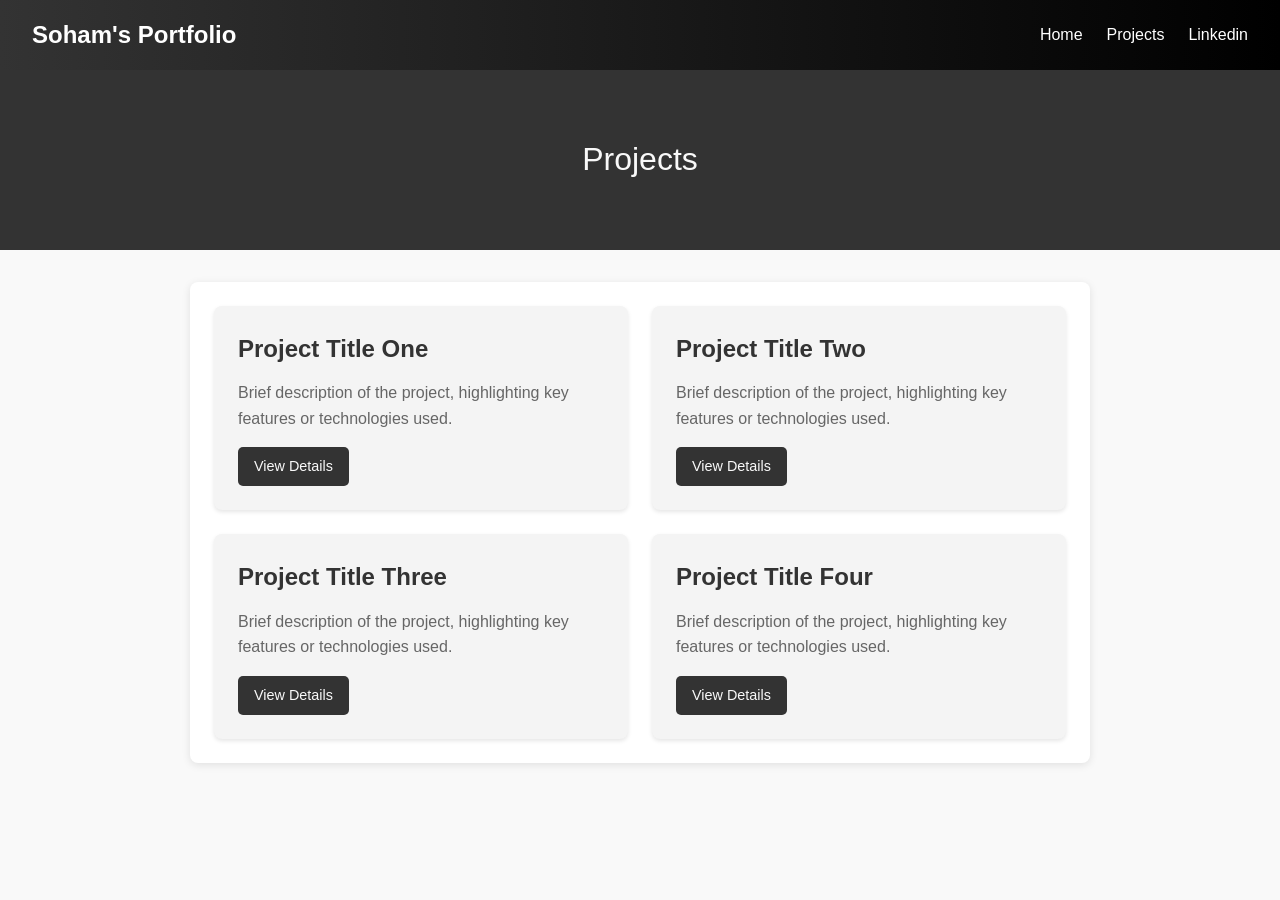
==== projects.html @ a50d5f7c "Finished Navigation Bar and Built Structure for About Me page and Projects page" ====
<!DOCTYPE html>
<html lang="en">
<head>
    <meta charset="UTF-8">
    <meta name="viewport" content="width=device-width, initial-scale=1.0">
    <!-- Link to CSS Stylesheet -->
    <link rel="stylesheet" type="text/css" href="style.css">

    <!-- Title -->
    <title>My Projects</title>
</head>
<body>
    <!-- Navigation Bar -->
    <nav>
        <div class="logo">Soham's Portfolio</div>
        <div class="menu">
            <a href="index.html">Home</a>
            <a href="projects.html">Projects</a>
            <a href="https://www.linkedin.com/in/sohamkundu28" target="_blank">Linkedin</a>
        </div>
    </nav>

    <header>
        <h1>Projects</h1>
    </header>

    <!-- Projects -->
    <div class="container">
        <div class="projects-grid">
            <div class="project-card">
                <h3>Project Title One</h3>
                <p>Brief description of the project, highlighting key features or technologies used.</p>
                <a href="#">View Details</a>
            </div>
            <div class="project-card">
                <h3>Project Title Two</h3>
                <p>Brief description of the project, highlighting key features or technologies used.</p>
                <a href="#">View Details</a>
            </div>
            <div class="project-card">
                <h3>Project Title Three</h3>
                <p>Brief description of the project, highlighting key features or technologies used.</p>
                <a href="#">View Details</a>
            </div>
            <div class="project-card">
                <h3>Project Title Four</h3>
                <p>Brief description of the project, highlighting key features or technologies used.</p>
                <a href="#">View Details</a>
            </div>
        </div>
    </div>

</body>
</html>
---- style.css ----
* {
    margin: 0;
    padding: 0;
    box-sizing: border-box;
}

body {
    font-family: 'Roboto', sans-serif;
    line-height: 1.6;
    background: #f9f9f9;
    color: #333;
}

nav {
    display: flex;
    justify-content: space-between;
    align-items: center;
    padding: 1rem 2rem;
    background: linear-gradient(90deg, #333, #000000);
    color: #fff;
}

.logo {
    font-size: 1.5rem;
    font-weight: bold;
}

.menu {
    display: flex;
    gap: 1.5rem;
}

.menu a {
    text-decoration: none;
    color: #fff;
    font-size: 1rem;
    transition: color 0.3s;
}

.menu a:hover {
    color: #ffa726;
}

@media (max-width: 768px) {
    .menu {
        display: none;
    }

    .menu-icon {
        display: block;
        font-size: 1.5rem;
        cursor: pointer;
    }
}

.menu-icon {
    display: none;
}

/* About Me Page */
header {
    display: flex;
    justify-content: center;
    align-items: center;
    padding: 4rem 1rem;
    background: #333;
    color: #f9f9f9;
}

header h1 {
    font-size: 2rem;
    font-weight: 500;
}

.container {
    max-width: 900px;
    margin: 2rem auto;
    padding: 1.5rem;
    background: #fff;
    border-radius: 8px;
    box-shadow: 0 2px 8px rgba(0, 0, 0, 0.1);
}

.about-section {
    margin-bottom: 2rem;
}

.about-section h2 {
    font-size: 1.5rem;
    margin-bottom: 0.75rem;
    color: #444;
    border-bottom: 2px solid #ddd;
    padding-bottom: 0.5rem;
}

.about-section p {
    font-size: 1rem;
    margin-bottom: 1rem;
    line-height: 1.8;
}

.projects {
    display: flex;
    flex-wrap: wrap;
    gap: 1rem;
}

.project-card-about-page {
    flex: 1 1 calc(45% - 1rem);
    background: #f4f4f4;
    padding: 1rem;
    border-radius: 8px;
    box-shadow: 0 2px 4px rgba(0, 0, 0, 0.1);
    transition: transform 0.2s, box-shadow 0.2s;
}

.project-card-about-page:hover {
    transform: translateY(-5px);
    box-shadow: 0 4px 8px rgba(0, 0, 0, 0.15);
}

.project-card-about-page h3 {
    font-size: 1.2rem;
    margin-bottom: 0.5rem;
    color: #333;
}

.project-card-about-page p {
    font-size: 0.9rem;
    color: #666;
}

/* Projects Page */
.projects-grid {
    display: grid;
    grid-template-columns: repeat(auto-fit, minmax(300px, 1fr));
    gap: 1.5rem;
}

.project-card {
    background: #f4f4f4;
    padding: 1.5rem;
    border-radius: 8px;
    box-shadow: 0 2px 4px rgba(0, 0, 0, 0.1);
    transition: transform 0.2s, box-shadow 0.2s;
}

.project-card:hover {
    transform: translateY(-5px);
    box-shadow: 0 4px 8px rgba(0, 0, 0, 0.15);
}

.project-card h3 {
    font-size: 1.5rem;
    margin-bottom: 0.75rem;
    color: #333;
}

.project-card p {
    font-size: 1rem;
    color: #666;
    margin-bottom: 1rem;
}

.project-card a {
    display: inline-block;
    padding: 0.5rem 1rem;
    background: #333;
    color: #f9f9f9;
    text-decoration: none;
    border-radius: 5px;
    font-size: 0.9rem;
    transition: background 0.3s;
}

.project-card a:hover {
    background: #1e90ff;
}

/* Footer */
footer {
    text-align: center;
    margin-top: 2rem;
    padding: 1rem;
    background: #333;
    color: #f9f9f9;
    font-size: 0.9rem;
}

footer a {
    text-decoration: none;
    color: #1e90ff;
    transition: color 0.3s;
}

footer a:hover {
    color: #007acc;
}

@media (max-width: 768px) {
    .project-card {
        flex: 1 1 100%;
    }
}
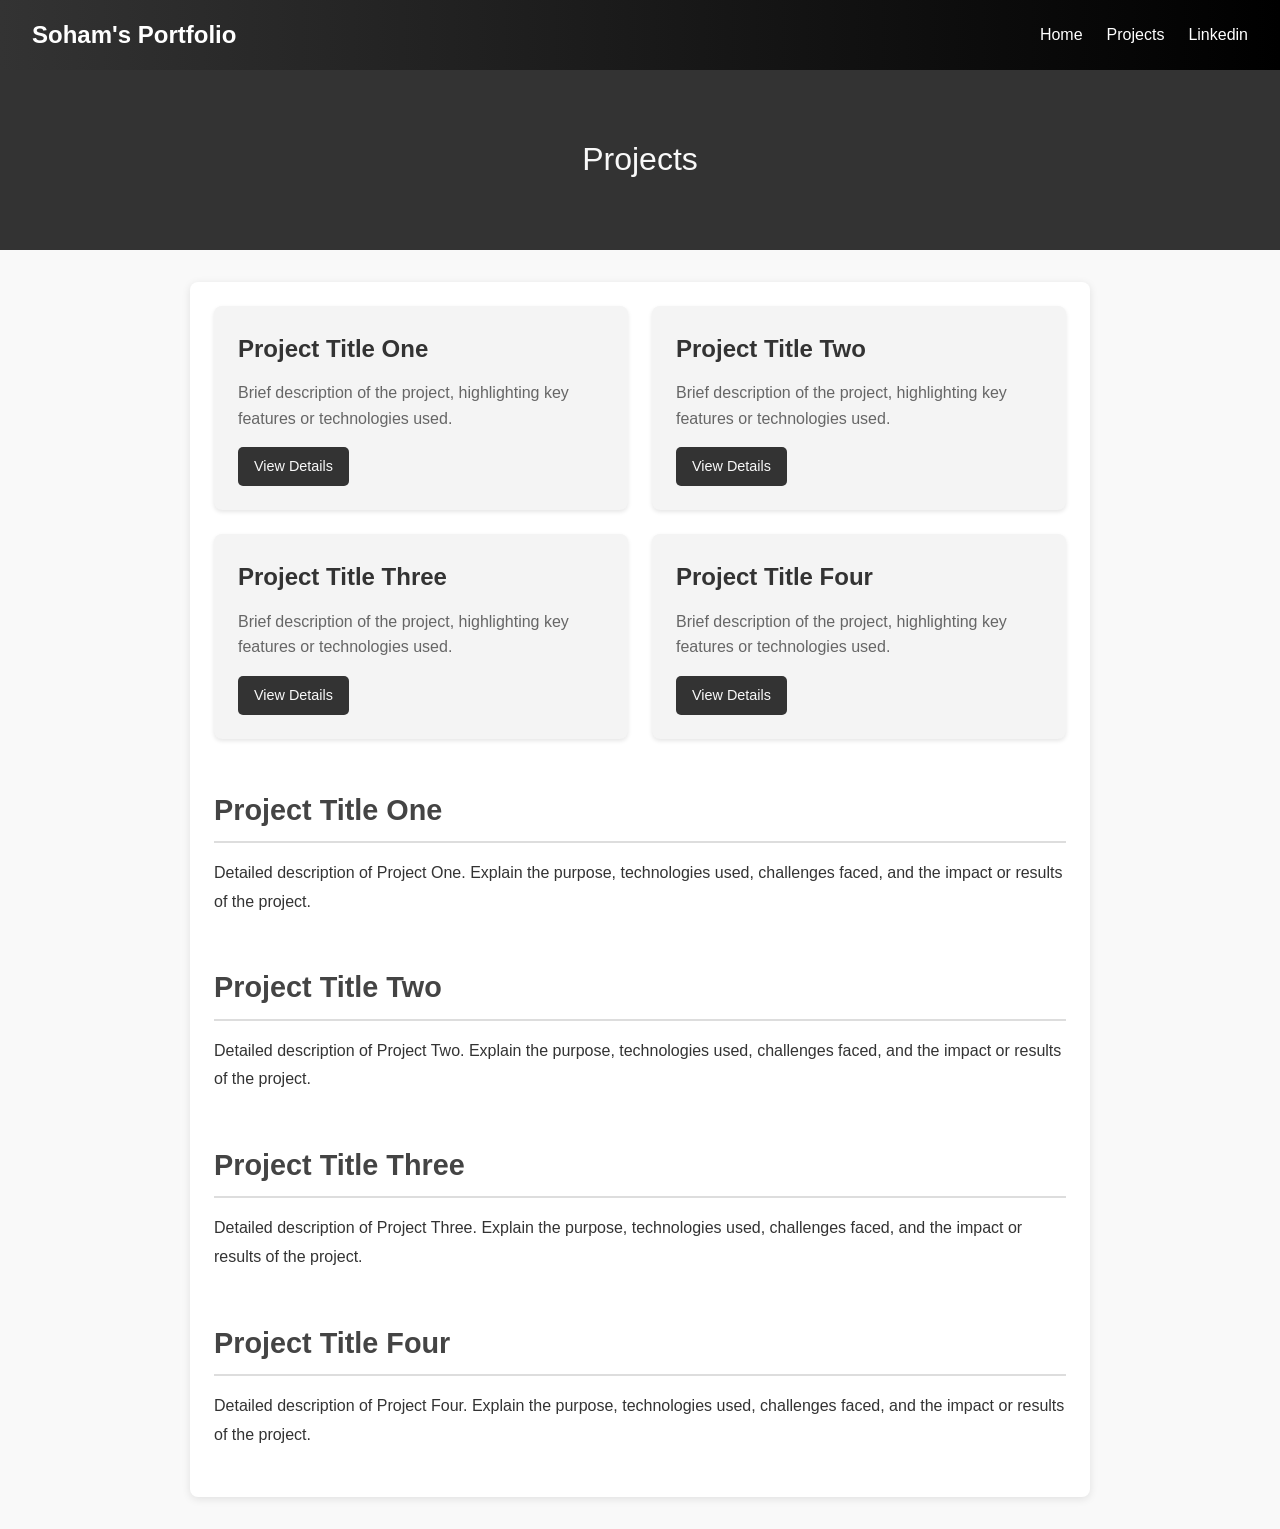
==== commit 9e4e4cfa: "Changes to formatting of both pages, added javascript file and pictures of CAD projects" ====
--- a/projects.html
+++ b/projects.html
@@ -30,23 +30,42 @@
             <div class="project-card">
                 <h3>Project Title One</h3>
                 <p>Brief description of the project, highlighting key features or technologies used.</p>
-                <a href="#">View Details</a>
+                <a href="#project-one">View Details</a>
             </div>
             <div class="project-card">
                 <h3>Project Title Two</h3>
                 <p>Brief description of the project, highlighting key features or technologies used.</p>
-                <a href="#">View Details</a>
+                <a href="#project-two">View Details</a>
             </div>
             <div class="project-card">
                 <h3>Project Title Three</h3>
                 <p>Brief description of the project, highlighting key features or technologies used.</p>
-                <a href="#">View Details</a>
+                <a href="#project-three">View Details</a>
             </div>
             <div class="project-card">
                 <h3>Project Title Four</h3>
                 <p>Brief description of the project, highlighting key features or technologies used.</p>
-                <a href="#">View Details</a>
+                <a href="#project-four">View Details</a>
             </div>
+        </div>
+        <div class="project-details" id="project-one">
+            <h2>Project Title One</h2>
+            <p>Detailed description of Project One. Explain the purpose, technologies used, challenges faced, and the impact or results of the project.</p>
+        </div>
+
+        <div class="project-details" id="project-two">
+            <h2>Project Title Two</h2>
+            <p>Detailed description of Project Two. Explain the purpose, technologies used, challenges faced, and the impact or results of the project.</p>
+        </div>
+
+        <div class="project-details" id="project-three">
+            <h2>Project Title Three</h2>
+            <p>Detailed description of Project Three. Explain the purpose, technologies used, challenges faced, and the impact or results of the project.</p>
+        </div>
+
+        <div class="project-details" id="project-four">
+            <h2>Project Title Four</h2>
+            <p>Detailed description of Project Four. Explain the purpose, technologies used, challenges faced, and the impact or results of the project.</p>
         </div>
     </div>
 
--- a/style.css
+++ b/style.css
@@ -2,6 +2,13 @@
     margin: 0;
     padding: 0;
     box-sizing: border-box;
+}
+
+.center{
+    display: block;
+    margin-left: auto;
+    margin-right: auto;
+    width: 50%;
 }
 
 body {
@@ -57,7 +64,6 @@
     display: none;
 }
 
-/* About Me Page */
 header {
     display: flex;
     justify-content: center;
@@ -72,6 +78,7 @@
     font-weight: 500;
 }
 
+/* About Me Page */
 .container {
     max-width: 900px;
     margin: 2rem auto;
@@ -106,7 +113,7 @@
 }
 
 .project-card-about-page {
-    flex: 1 1 calc(45% - 1rem);
+    flex: 1 1 calc(30% - 1rem); /* Adjusted for 3 columns */
     background: #f4f4f4;
     padding: 1rem;
     border-radius: 8px;
@@ -123,6 +130,7 @@
     font-size: 1.2rem;
     margin-bottom: 0.5rem;
     color: #333;
+    text-align: center;
 }
 
 .project-card-about-page p {
@@ -177,6 +185,25 @@
     background: #1e90ff;
 }
 
+/* Project Details Section */
+.project-details {
+    margin-top: 3rem;
+}
+
+.project-details h2 {
+    font-size: 1.8rem;
+    margin-bottom: 1rem;
+    color: #444;
+    border-bottom: 2px solid #ddd;
+    padding-bottom: 0.5rem;
+}
+
+.project-details p {
+    font-size: 1rem;
+    margin-bottom: 1.5rem;
+    line-height: 1.8;
+}
+
 /* Footer */
 footer {
     text-align: center;
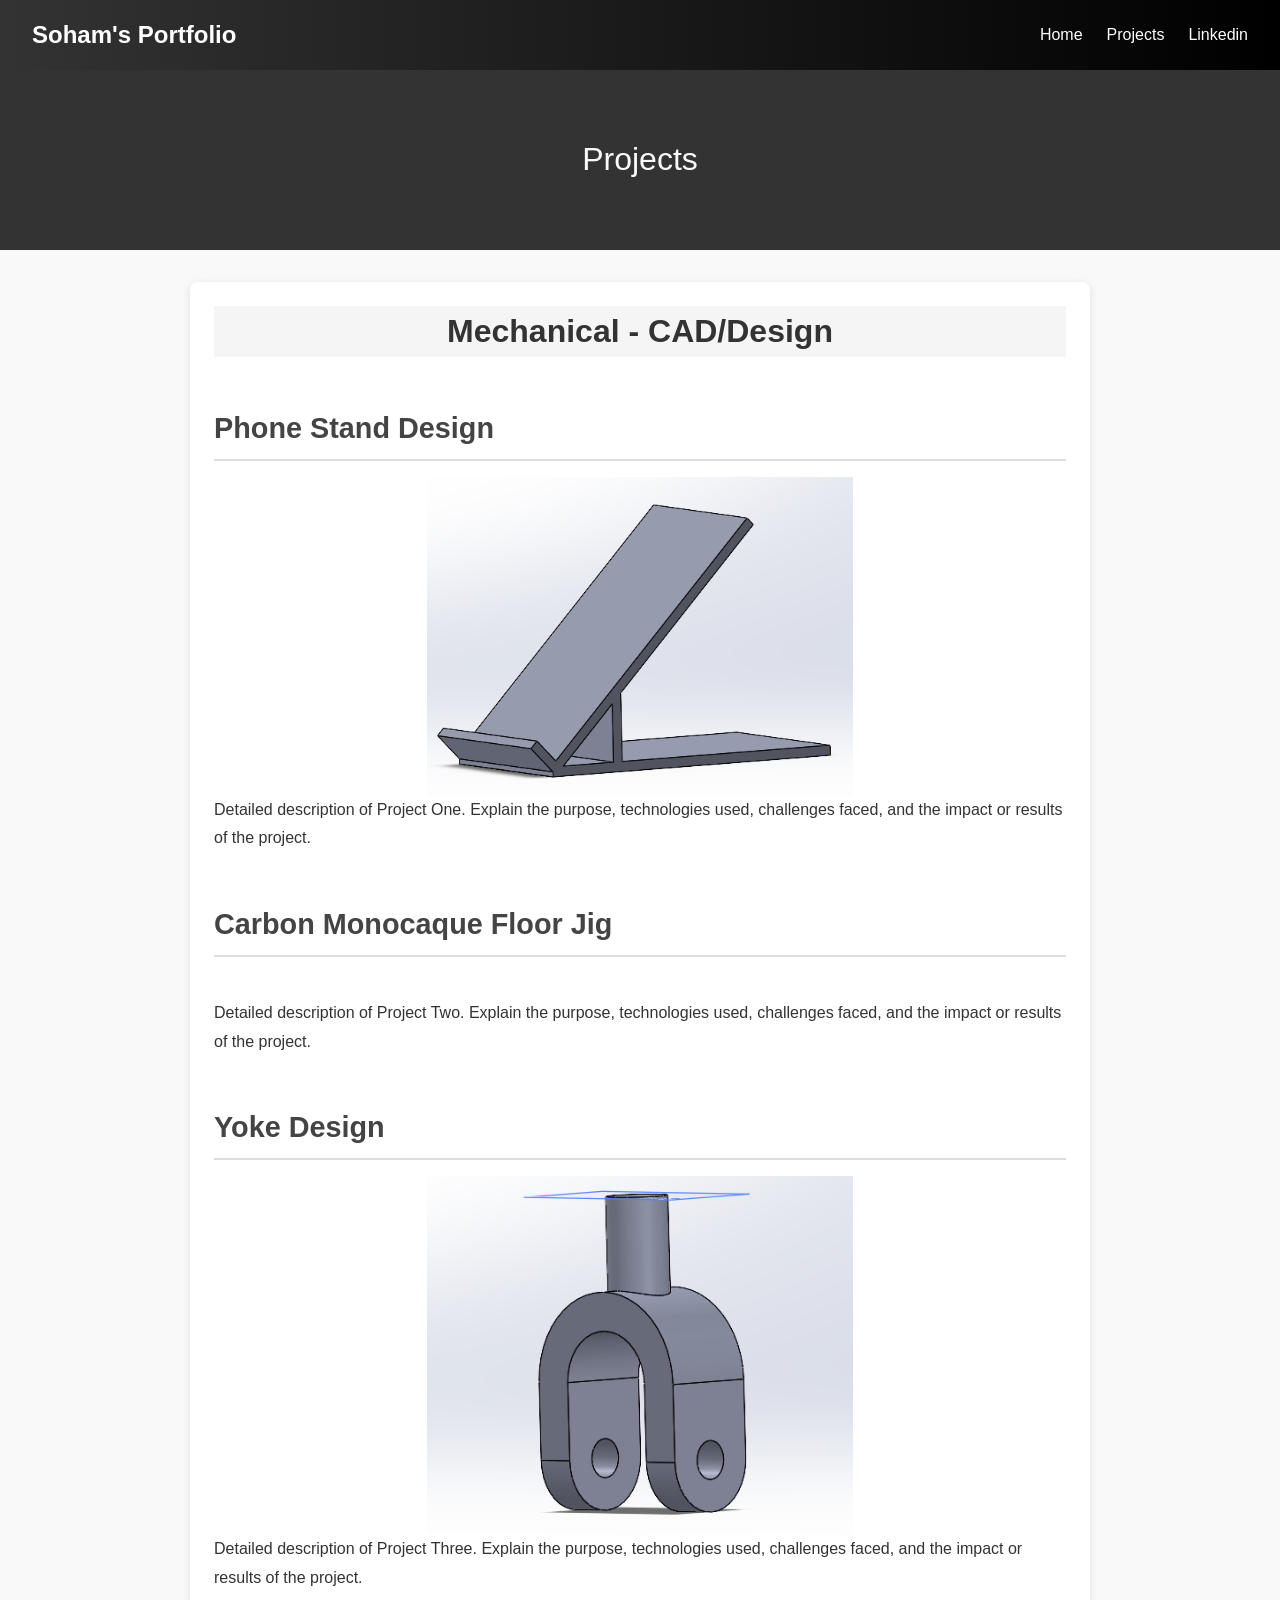
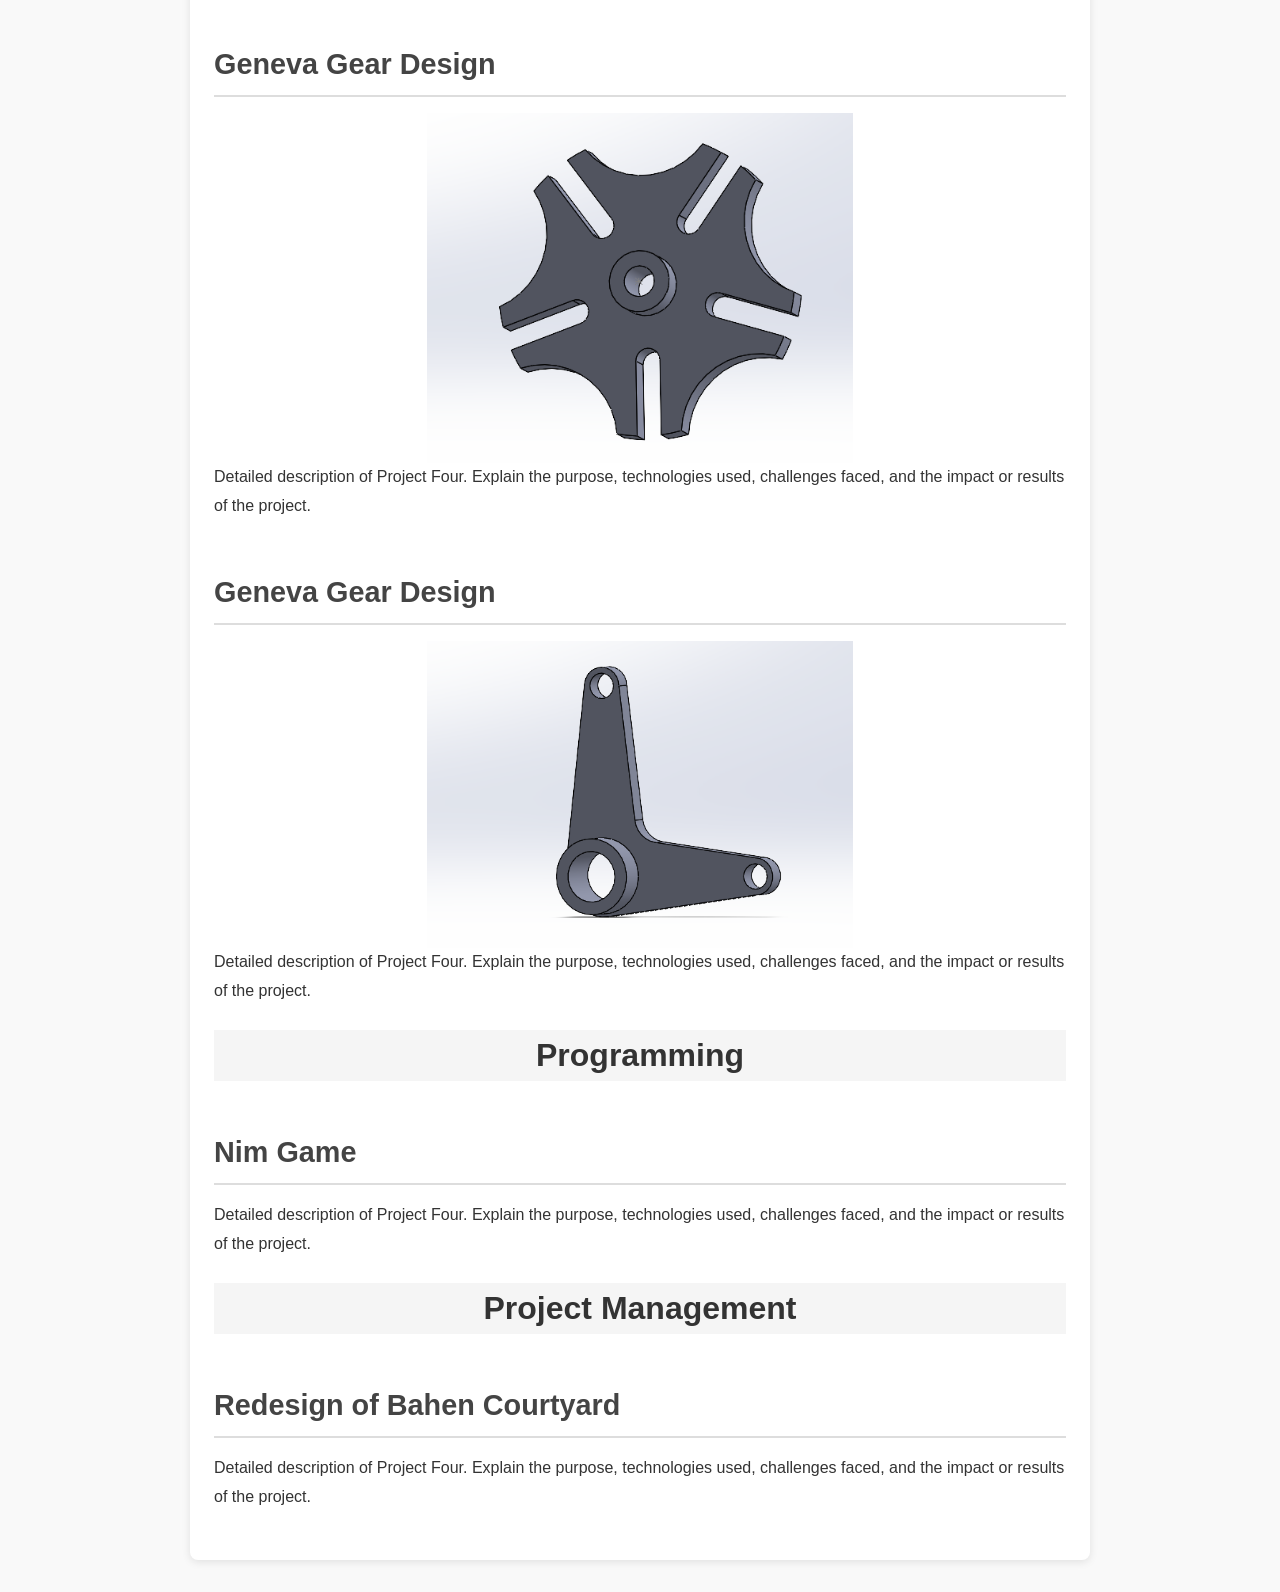
==== commit 8fe1e0c3: "Changed formatting of Projects.html page. Added 3 sections for each type of projects and linked home" ====
--- a/projects.html
+++ b/projects.html
@@ -26,45 +26,50 @@
 
     <!-- Projects -->
     <div class="container">
-        <div class="projects-grid">
-            <div class="project-card">
-                <h3>Project Title One</h3>
-                <p>Brief description of the project, highlighting key features or technologies used.</p>
-                <a href="#project-one">View Details</a>
-            </div>
-            <div class="project-card">
-                <h3>Project Title Two</h3>
-                <p>Brief description of the project, highlighting key features or technologies used.</p>
-                <a href="#project-two">View Details</a>
-            </div>
-            <div class="project-card">
-                <h3>Project Title Three</h3>
-                <p>Brief description of the project, highlighting key features or technologies used.</p>
-                <a href="#project-three">View Details</a>
-            </div>
-            <div class="project-card">
-                <h3>Project Title Four</h3>
-                <p>Brief description of the project, highlighting key features or technologies used.</p>
-                <a href="#project-four">View Details</a>
-            </div>
-        </div>
-        <div class="project-details" id="project-one">
-            <h2>Project Title One</h2>
+        <!-- Mechanical & CAD -->
+        <h1 class="project-category" id="mech-projects">Mechanical - CAD/Design</h1>
+        <div class="project-details" id="project-PhoneStand">
+            <h2>Phone Stand Design</h2>
+            <img src="Images/PhoneStand_IMG.png" alt="PhoneStand_IMG" class="center">
             <p>Detailed description of Project One. Explain the purpose, technologies used, challenges faced, and the impact or results of the project.</p>
         </div>
 
-        <div class="project-details" id="project-two">
-            <h2>Project Title Two</h2>
+        <div class="project-details" id="project-Jig">
+            <h2>Carbon Monocaque Floor Jig</h2>
+            <img src="Images/" alt="">
             <p>Detailed description of Project Two. Explain the purpose, technologies used, challenges faced, and the impact or results of the project.</p>
         </div>
 
-        <div class="project-details" id="project-three">
-            <h2>Project Title Three</h2>
+        <div class="project-details" id="project-Yoke">
+            <h2>Yoke Design</h2>
+            <img src="Images/Yoke_IMG.png" alt="Yoke_IMG" class="center">
             <p>Detailed description of Project Three. Explain the purpose, technologies used, challenges faced, and the impact or results of the project.</p>
         </div>
 
-        <div class="project-details" id="project-four">
-            <h2>Project Title Four</h2>
+        <div class="project-details" id="project-genevaGear">
+            <h2>Geneva Gear Design</h2>
+            <img src="Images/GenevaGear_IMG.png" alt="GenevaGear_IMG" class="center">
+            <p>Detailed description of Project Four. Explain the purpose, technologies used, challenges faced, and the impact or results of the project.</p>
+        </div>
+        <div class="project-details" id="project-Crank">
+            <h2>Geneva Gear Design</h2>
+            <img src="Images/Crank_IMG.png" alt="Crank_IMG" class="center">
+            <p>Detailed description of Project Four. Explain the purpose, technologies used, challenges faced, and the impact or results of the project.</p>
+        </div>
+
+        <!-- Programming -->
+        <h1 class="project-category" id="programming-projects">Programming</h1>
+        <div class="project-details" id="project-NimGame">
+            <h2>Nim Game</h2>
+            <img src="Images/" alt="" class="center">
+            <p>Detailed description of Project Four. Explain the purpose, technologies used, challenges faced, and the impact or results of the project.</p>
+        </div>
+
+        <!-- Project Management -->
+        <h1 class="project-category" id="management-projects">Project Management</h1>
+        <div class="project-details" id="project-bahenCourtyard">
+            <h2>Redesign of Bahen Courtyard</h2>
+            <img src="Images/" alt="" class="center">
             <p>Detailed description of Project Four. Explain the purpose, technologies used, challenges faced, and the impact or results of the project.</p>
         </div>
     </div>
--- a/style.css
+++ b/style.css
@@ -139,7 +139,12 @@
 }
 
 /* Projects Page */
-.projects-grid {
+.project-category{
+    text-align: center;
+    background-color: whitesmoke;
+}
+
+/* .projects-grid {
     display: grid;
     grid-template-columns: repeat(auto-fit, minmax(300px, 1fr));
     gap: 1.5rem;
@@ -183,7 +188,7 @@
 
 .project-card a:hover {
     background: #1e90ff;
-}
+} */
 
 /* Project Details Section */
 .project-details {
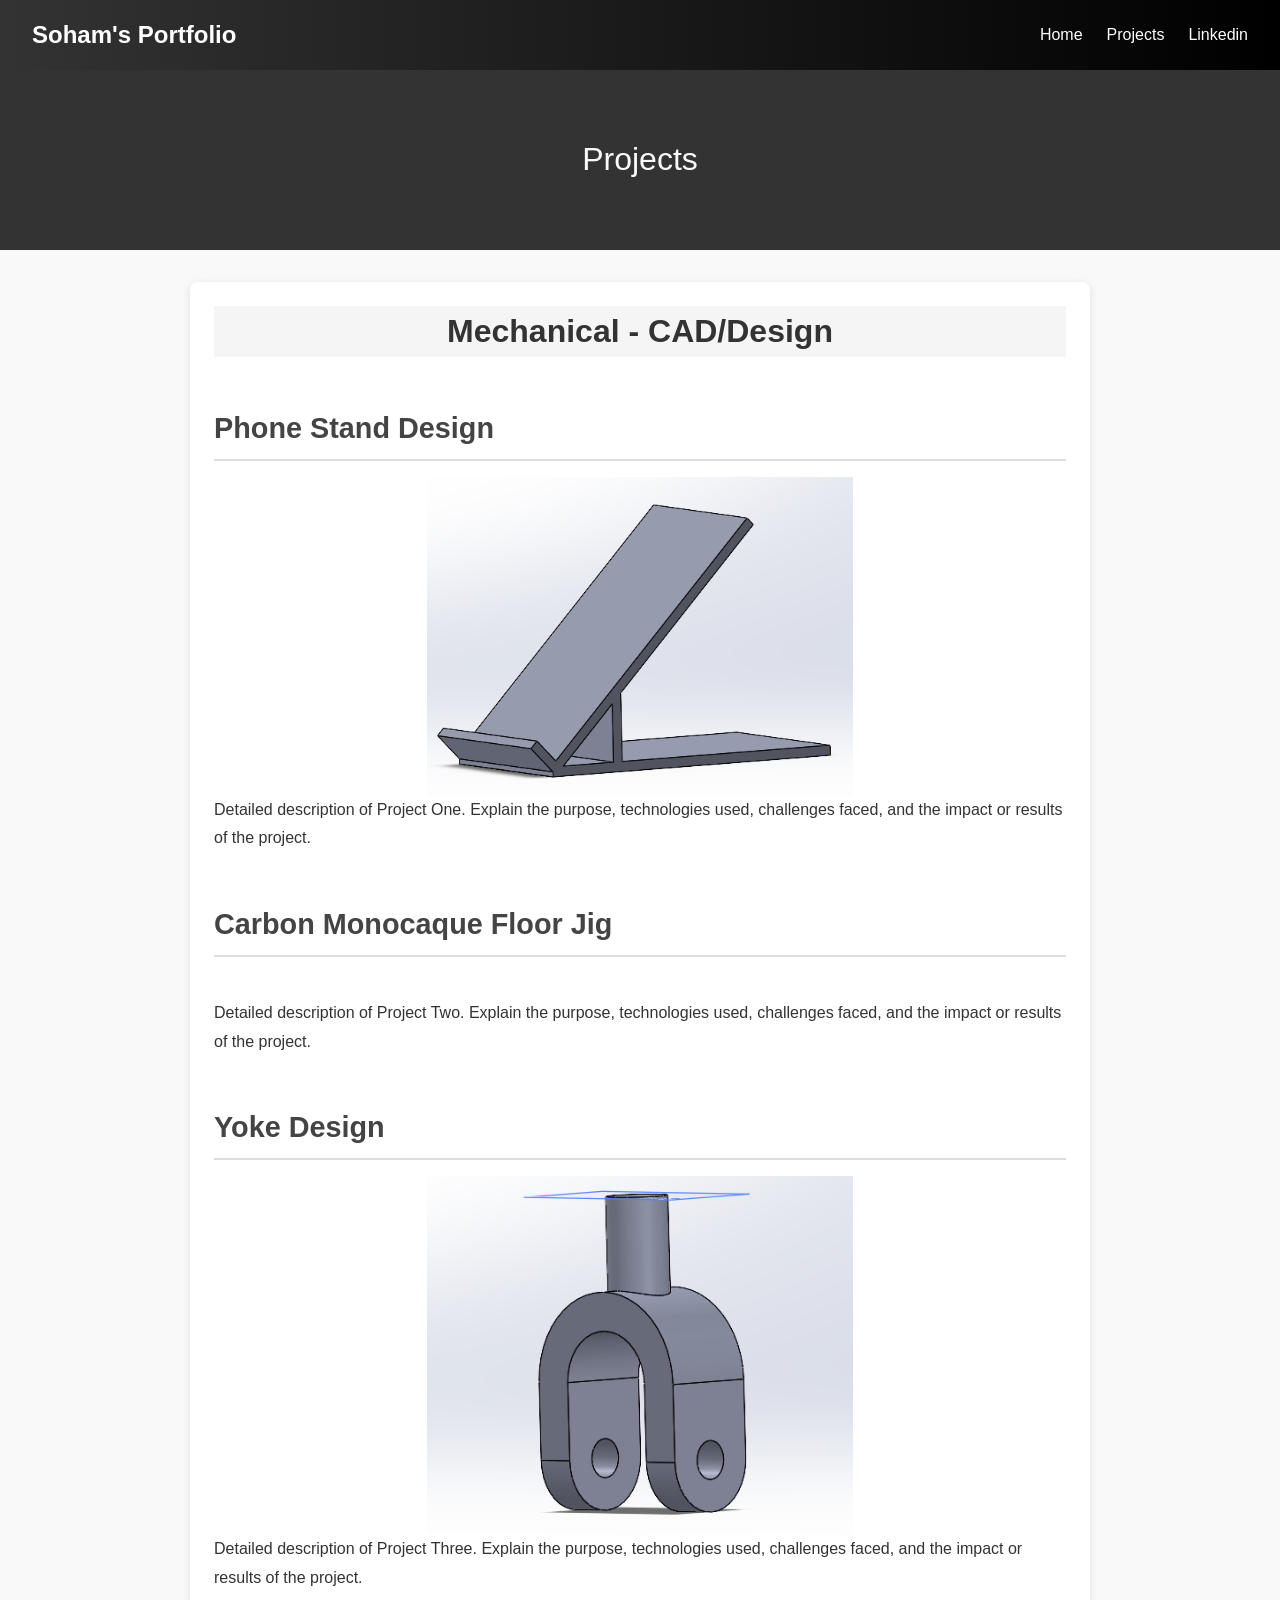
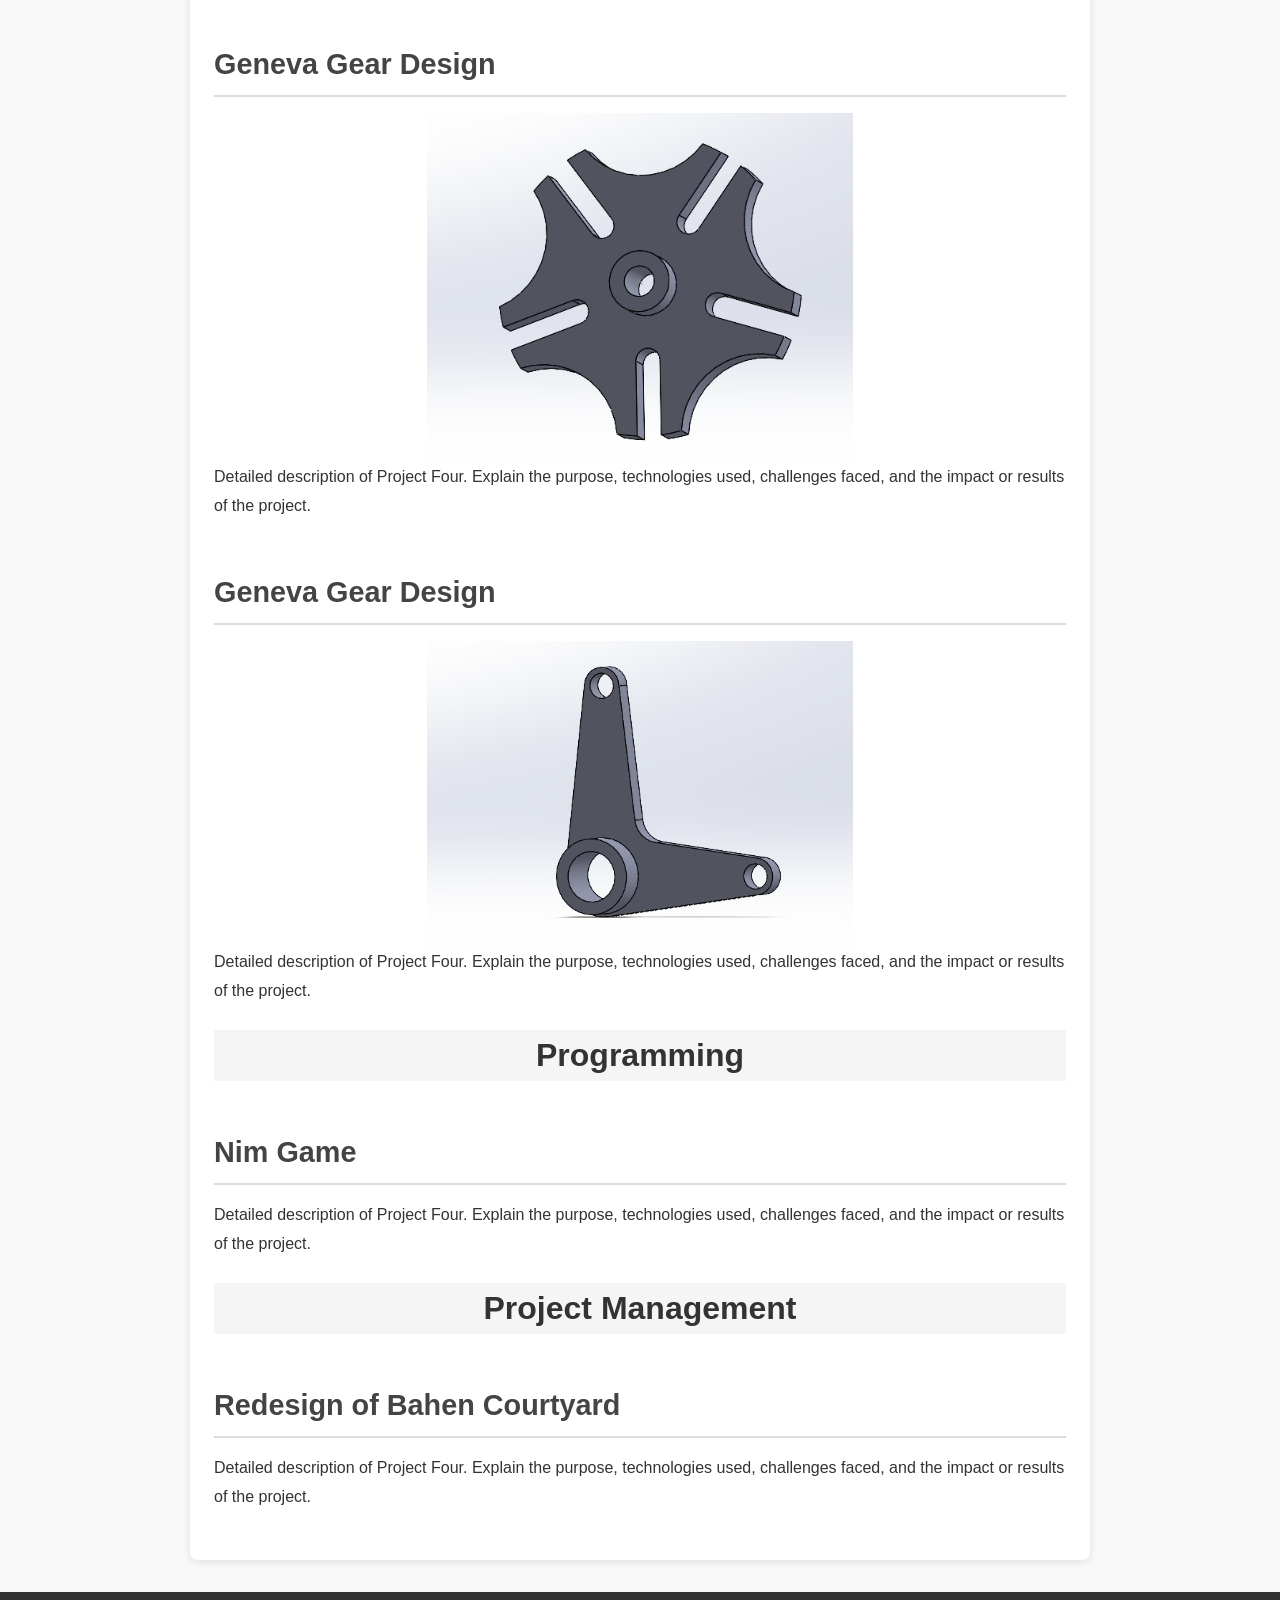
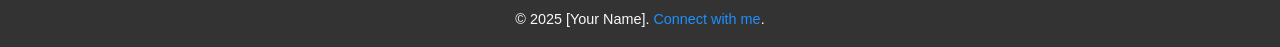
==== commit d22ca198: "Added footer and linked javascript file to projects.html" ====
--- a/projects.html
+++ b/projects.html
@@ -74,5 +74,12 @@
         </div>
     </div>
 
+    <!-- Footer -->
+    <footer>
+        <p>&copy; 2025 [Your Name]. <a href="https://www.linkedin.com/in/sohamkundu28" target="_blank">Connect with me</a>.</p>
+    </footer>
+
+    <!-- Link to Javascript -->
+    <script src="main.js"></script>
 </body>
 </html>
